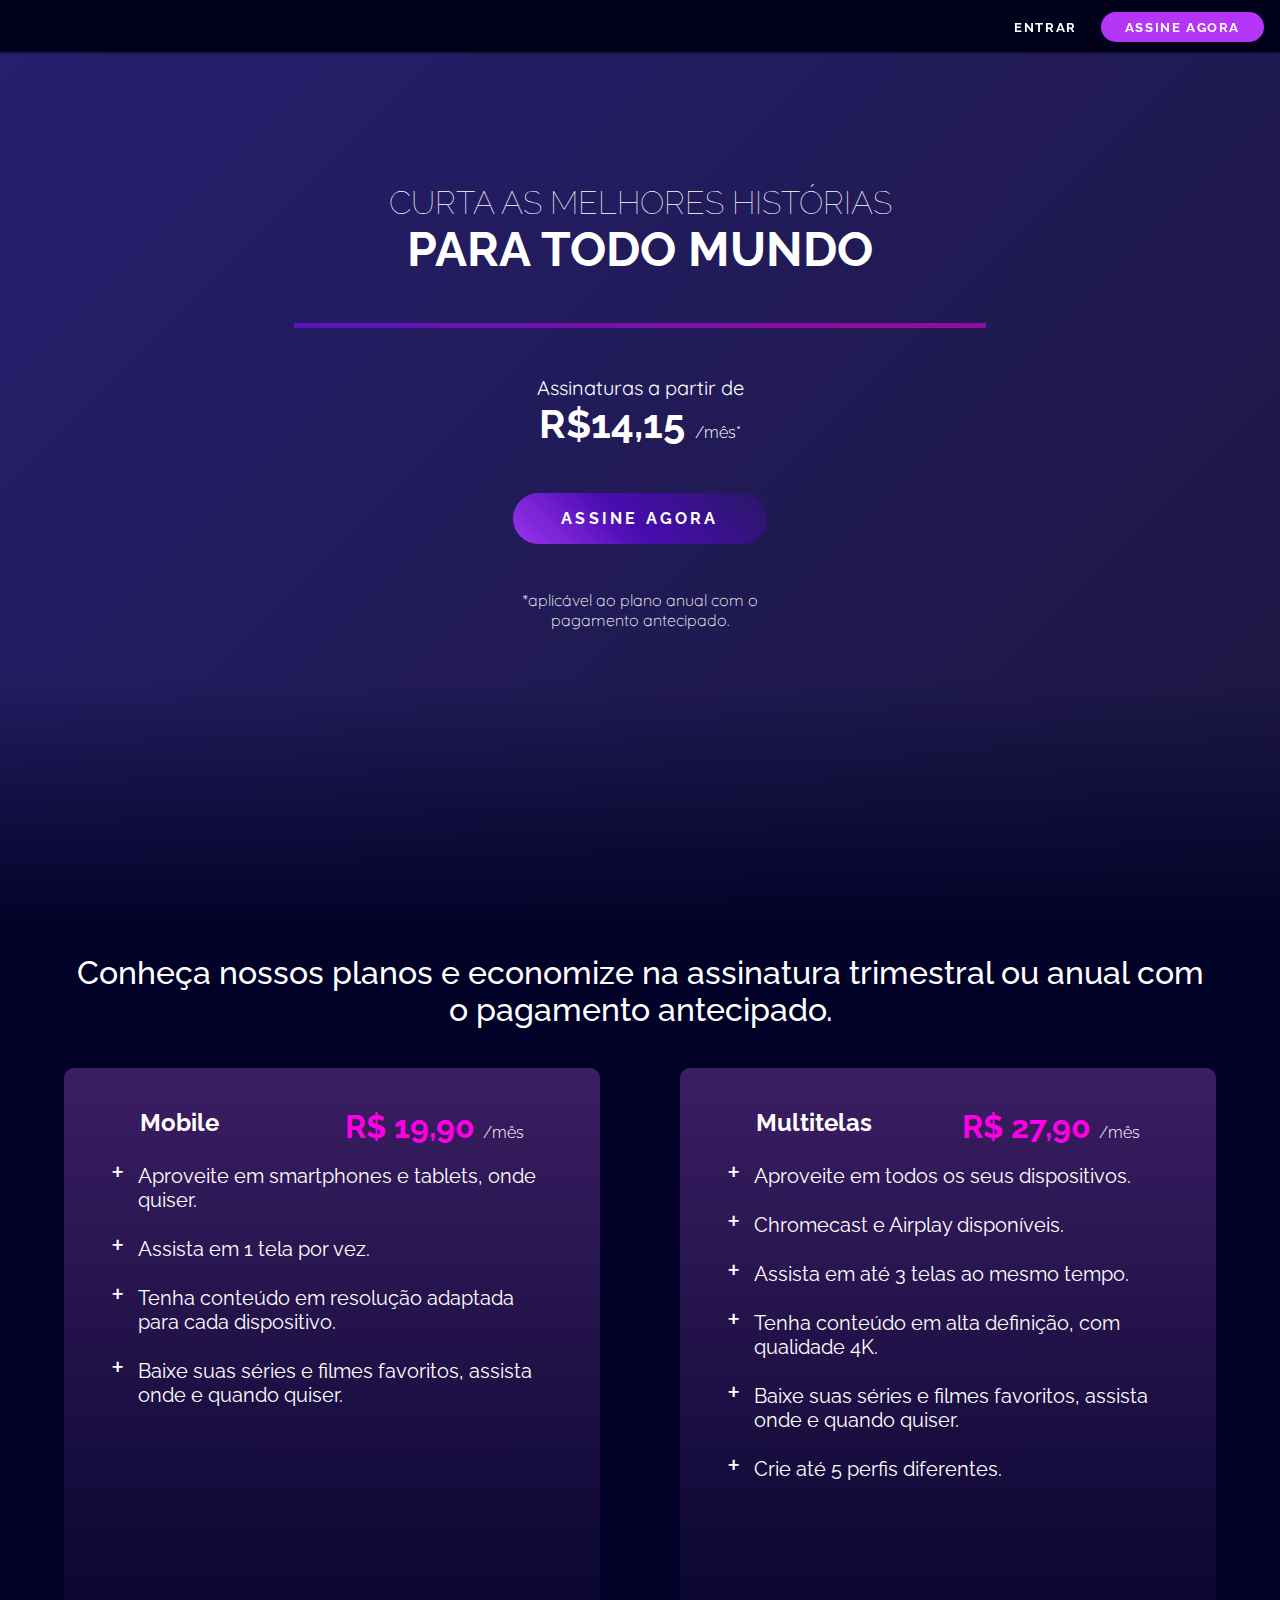
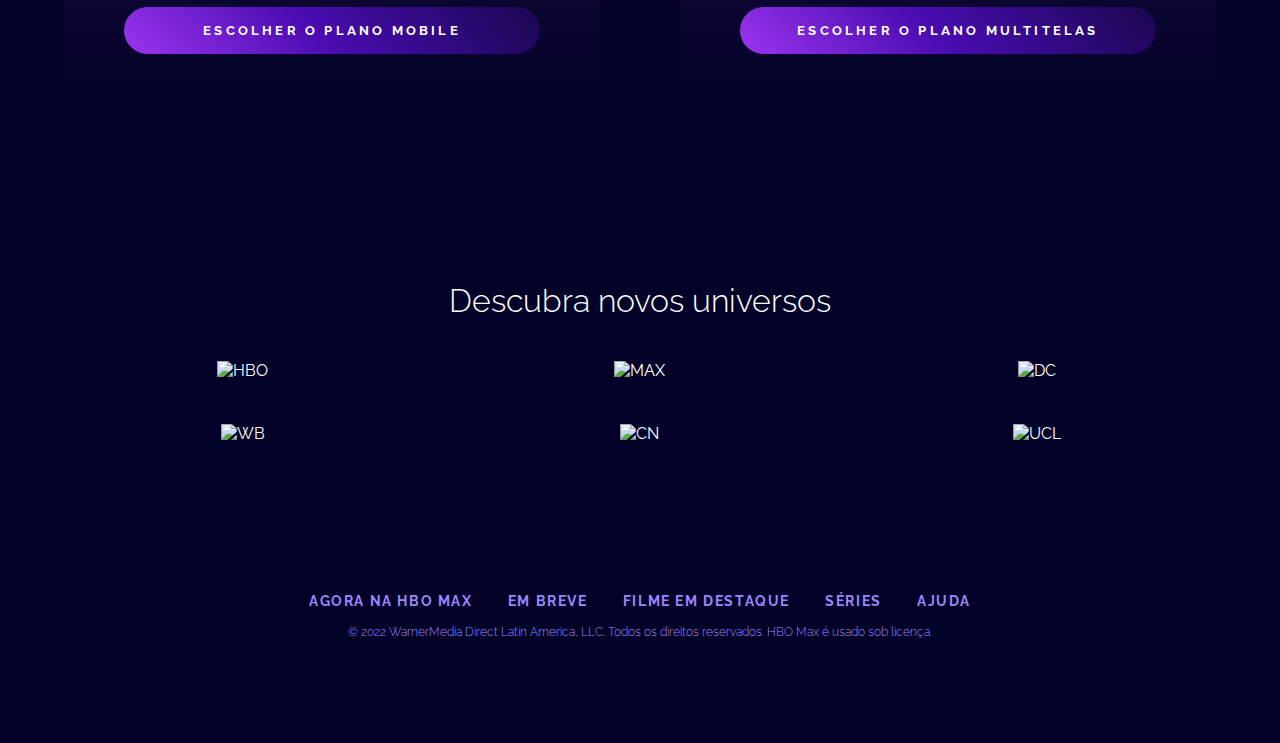
==== index.html @ 8297630f "Projeto Finalizado" ====
<!-- TODO -->
<!DOCTYPE html>
<html lang="en">
<head>
    <meta charset="UTF-8">
    <meta name="viewport" content="width=device-width, initial-scale=1.0">
    <title>HBO Max</title>
    <link rel="stylesheet" href="./assets/css/index.css">
</head>
<body>

    <header>
        <nav class="menu">
            <img src="./assets/images/hbo-logo.svg" alt="">
            <div class="nav__login">
                <a href="./signIn.html">Entrar</a>
                <button>Assine Agora</button>
            </div>
        </nav>
    </header>

    <main>
        <div class="assinatura">
            <div class="assinatura__imgs">
                <img style="width: 6.5rem;" src="./assets/images/hbo.png" alt="">
                <img src="./assets/images/dc.png" alt="">
                <img style="width: 2rem;" src="./assets/images/wb.png" alt="">
                <img style="width: 5.7rem;" src="./assets/images/cartoon-network_neutral.png" alt="">
                <img style="width: 4.65rem;" src="./assets/images/max_originals.png" alt="">
            </div>

            <div class="assinatura__content">
                <div class="assinatura__content__title">
                    <h2>Curta as melhores histórias</h2>
                    <h1>Para todo mundo </h1>
                </div>
                
                <div class="divider"></div>

                <div>
                    <p class="mensagem__valor">Assinaturas a partir de</p>
                    <p class="price">R$14,15 <span class="price__small">/mês*</span></p>
                </div>

                <button>Assine Agora</button>
                <p class="mensagem__plano">*aplicável ao plano anual com o <br> pagamento antecipado.</p>
            </div>
        </div>

        <section class="subscription">
            <div class="container">
                <h2>Conheça nossos planos e economize na assinatura trimestral ou anual com o pagamento antecipado.</h2>
                <div class="subscription__cards">
                    <div class="subscription__card">
                        <div>
                            <div class="header__subscription_card">
                                <h3>Mobile</h3>
                                <p>R$ 19,90 <span>/mês</span></p>
                            </div>
                            <ul>
                                <li>Aproveite em smartphones e tablets, onde quiser.</li>
                                <li>Assista em 1 tela por vez.</li>
                                <li>Tenha conteúdo em resolução adaptada para cada dispositivo.</li>
                                <li>Baixe suas séries e filmes favoritos, assista onde e quando quiser.</li>
                            </ul>
                        </div>
                        <button>Escolher o Plano Mobile</button>
                    </div>
                    <div class="subscription__card">
                        <div>
                            <div class="header__subscription_card">
                                <h3>Multitelas</h3>
                                <p>R$ 27,90 <span>/mês</span></p>
                            </div>
                            <ul>
                                <li>Aproveite em todos os seus dispositivos.</li>
                                <li>Chromecast e Airplay disponíveis.</li>
                                <li>Assista em até 3 telas ao mesmo tempo.</li>
                                <li>Tenha conteúdo em alta definição, com qualidade 4K.</li>
                                <li>Baixe suas séries e filmes favoritos, assista onde e quando quiser.</li>
                                <li>Crie até 5 perfis diferentes.</li>
                            </ul>
                        </div>
                        <button>Escolher o Plano Multitelas</button>
                    </div>
                </div>
            </div>
        </section>
    
        <section class="catalogo container">
            <h2>
                Descubra novos universos
            </h2>

            <div class="catalogo__content">
                <div class="content__card">
                    <img class="content__img" src="./assets/images/hbo-default_0.webp" alt="HBO">
                </div>
                <div class="content__card">
                    <img class="content__img" src="./assets/images/MAX-Default.webp" alt="MAX">
                </div>
                <div class="content__card">
                    <img class="content__img" src="./assets/images/DC_Default.webp" alt="DC">
                </div>
                <div class="content__card">
                    <img class="content__img" src="./assets/images/WB-Default.webp" alt="WB">
                </div>
                <div class="content__card">
                    <img class="content__img" src="./assets/images/CN-Default.webp" alt="CN">
                </div>
                <div class="content__card">
                    <img class="content__img" src="./assets/images/UCL-Default.webp" alt="UCL">
                </div>
            </div>
        </section>
    </main>

    <footer class="container">
        <div class="links__legal">
            <div class="links">
                <a href="#">AGORA NA HBO MAX</a>
                <a href="#">EM BREVE</a>
                <a href="#">FILME EM DESTAQUE</a>
                <a href="#">SÉRIES</a>
                <a href="#">AJUDA</a>
            </div>

            <p class="footer__legal">© 2022 WarnerMedia Direct Latin America, LLC. Todos os direitos reservados. HBO Max é usado sob licença.</p>
        </div>
        <div class="socials">
            <img src="./assets/images/fb_0.png" alt="">
            <img src="./assets/images/twitter_0.png" alt="">
            <img src="./assets/images/instagram_0.png" alt="">
            <img src="./assets/images/youtube_0.png" alt="">
        </div>
    </footer>
    
</body>
</html>
---- assets/css/index.css ----
@import url('./global.css');

main {
    margin-top: 52px;
}

main .assinatura {
    position: relative;
    padding: 100px 0 300px;
    background: linear-gradient(-45deg, #56125b, #0f0f10, #271e6e);
    display: flex;
    flex-direction: column;
    gap: 2rem;
    align-items: center;
    color: white;
    background-size: 400% 400%;

    animation-name: gradient;
    animation-duration: 5s;
    animation-iteration-count: infinite;
    animation-direction: alternate;
}

main .assinatura::after {
    content: "";
    width: 100%;
    height: 250px;
    position: absolute;
    bottom: 0;
    background: linear-gradient(0deg, var(--primary-color), transparent);
}

main .assinatura__imgs {
    display: flex;
    gap: 1.5rem;
    align-items: center;
    justify-content: center;
}

main .assinatura__imgs img {
    width: 6rem;
}

main .assinatura__content {
    display: flex;
    flex-direction: column;
    justify-content: center;
    align-items: center;
    gap: 2.9rem;
    width: 100%;
}

.assinatura__content__title {
    display: flex;
    flex-direction: column;
    justify-content: center;
    align-items: center;
}

.assinatura__content__title  h2 {
    font-weight: lighter;
    text-transform: uppercase;
    font-size: 2rem;
}

.assinatura__content__title  h1 {
    text-transform: uppercase;
    font-size: 3rem;
}

.divider {
    background: var(--divider-bg-color);
    height: 0.3rem;
    width: 54%;
}

.assinatura__content .mensagem__valor {
    text-align: center;
    font-size: 1.25rem;
    font-family: "Quicksand", sans-serif;
}

.assinatura__content .price {
    text-align: center;
    font-size: 2.5rem;
    font-weight: bold;
}

.assinatura__content .price__small {
    text-align: center;
    font-size: 1rem;
    font-weight: 300;
}

.assinatura__content button {
    border: none;
    background: var(--btn-bg-color-gradient);
    background-size: 250%;
    padding: 1rem 3rem;
    border-radius: 2rem;
    color: white;
    text-transform: uppercase;
    letter-spacing: .2rem;
    font-weight: bold;
    font-size: 1rem;
    animation: wiggle 2.2s linear infinite;
    transition: background 1s, outline 1s, transform 1s;
}

.assinatura__content button:hover{
    background-color: transparent;
    background-position: 100%;
    outline: 2px solid var(--secondary-color);
}

.assinatura__content .mensagem__plano {
    text-align: center;
    font-weight: 300;
    font-size: 1rem;
    font-family: "Quicksand", sans-serif;
}

main .subscription {
    background: url("./../images/background-movies-series.png");
    background-size: cover;
    position: relative;
}

main .subscription h2 {
    font-size: 2rem;
    font-weight: 500;
}

main .subscription__cards {
    display: flex;
    gap: 5rem;
    margin: 40px 0;
}

main .subscription__card {
    background: var(--card-bg-color);
    display: flex;
    flex-direction: column;
    padding: 40px 60px;
    gap: 7rem;
    border-radius: 10px;
    justify-content: space-between;
    transition: transform 1s ease-in-out;
}


main .subscription__cards:has(.subscription__card:nth-child(1):hover)
    .subscription__card:nth-child(2) {
    transform: rotateY(-45deg);
}

main .subscription__cards:has(.subscription__card:nth-child(2):hover)
    .subscription__card:nth-child(1) {
    transform: rotateY(45deg);
}

main .subscription__card .header__subscription_card {
    display: flex;
    justify-content: space-between;
    padding: 0 1rem .5rem;
}

main .subscription__card .header__subscription_card h3 {
    font-size: 1.5rem;
}

main .subscription__card .header__subscription_card p {
    color: var(--secondary-color);
    font-weight: bold;
    font-size: 2rem;
}

main .subscription__card .header__subscription_card span {
    font-size: 1rem;
    font-weight: 300;
}

main .subscription__card ul li {
    text-align: start;
    font-size: 1.25rem;
    padding-left: 14px;
    margin-bottom: 14px;
}

main .subscription__card ul li::marker {
    content: "+";
    font-size: 2rem;
    margin: 0 8px 0 0;
}

main .subscription__card button {
    background: var(--btn-bg-color-gradient);
    background-size: 250%;
    padding: 1rem;
    border-radius: 100px;
    border-style: none;
    font-size: .8rem;
    font-weight: bold;
    letter-spacing: .2rem;
    text-transform: uppercase;
    transition: background 1s, outline 1s, transform 1s;
    cursor: pointer;
}

main .subscription__card button:hover {
    background-color: transparent;
    background-position: 100%;
    outline: 2px solid var(--secondary-color);
    transform: scale(1.05);
}

main .catalogo {
    margin: 100px auto;
}

main .catalogo h2 {
    font-size: 2rem;
    font-weight: 300;
}

main .catalogo__content {
    margin-top: 40px;
    display: grid;
    grid-template-columns: repeat(3, 1fr);
    gap: 40px;
}

main .content__card {
    border-radius: 16px;
    background-repeat: no-repeat;
    background-size: cover;
    background-position: center;
    border: 2px solid transparent;
    transition: transform 0.8s, background 0.8s, border 1s;
}

main .content__card:hover {
    transform: scale(1.05);
    border: 2px solid var(--tertiary-color);
}

main .content__card:hover .content__img {
    opacity: 0;
}

main .content__img {
    width: 100%;
    object-fit: cover;
    object-position: center;
    transition: opacity 2s;
}

main .content__card:nth-child(1):hover {
    background-image: url("./../images/hbo-hover_0.webp");
}

main .content__card:nth-child(2):hover {
    background-image: url("./../images/MAX-Hover.webp");
}

main .content__card:nth-child(3):hover {
    background-image: url("./../images/DC-Hover.webp");
}

main .content__card:nth-child(4):hover {
    background-image: url("./../images/WB-Hover.webp");
}

main .content__card:nth-child(5):hover {
    background-image: url("./../images/CN-Hover.png");
}

main .content__card:nth-child(6):hover {
    background-image: url("./../images/UCL-Hover.webp");
}

@media screen and (max-width: 1200px) {
    .subscription__cards {
      gap: 40px;
    }
  
    .catalogo__content {
      gap: 32px;
    }
  }
  
  @media screen and (max-width: 1140px) {
    .subscription__cards {
      flex-direction: column;
      align-items: center;
    }
  
    .subscription__card {
      max-width: 600px;
    }
  }
  
  @media screen and (max-width: 800px) {
    .catalogo__content {
      grid-template-columns: repeat(2, 1fr);
    }
  }
  
  @media screen and (max-width: 480px) {
    .header__subscription_card p {
      font-size: 1.5rem;
    }
  
    .subscription__card ul li {
      font-size: 1rem;
    }
  
    .header__subscription_card {
      flex-direction: column;
      justify-content: center;
    }
  
    .subscription__card {
      padding: 40px;
    }
  
    .catalogo__content {
      grid-template-columns: repeat(6, 100%);
      grid-auto-flow: column;
      overflow: auto hidden;
    }
  }
  
  @media (pointer: coarse) {
    .catalogo__content:hover {
      transform: none;
    }
  
    .subscription__cards:has(.subscription__card:nth-child(1):hover)
      .subscription__card:nth-child(2),
    .subscription__cards:has(.subscription__card:nth-child(2):hover)
      .subscription__card:nth-child(1) {
      transform: none;
    }
  }

/* Animation */
@keyframes gradient {
    0% {
      background-position: 0% 50%;
    }
    50% {
      background-position: 100% 50%;
    }
    100% {
      background-position: 0% 50%;
    }
}

@keyframes wiggle {
    0%,
    10% {
      transform: rotate(0);
    }
    15% {
      transform: rotate(-15deg);
    }
    20% {
      transform: rotate(10deg);
    }
    25% {
      transform: rotate(-10deg);
    }
    30% {
      transform: rotate(10deg);
    }
    35% {
      transform: rotate(-10deg);
    }
    40%,
    100% {
      transform: rotate(0);
    }
}
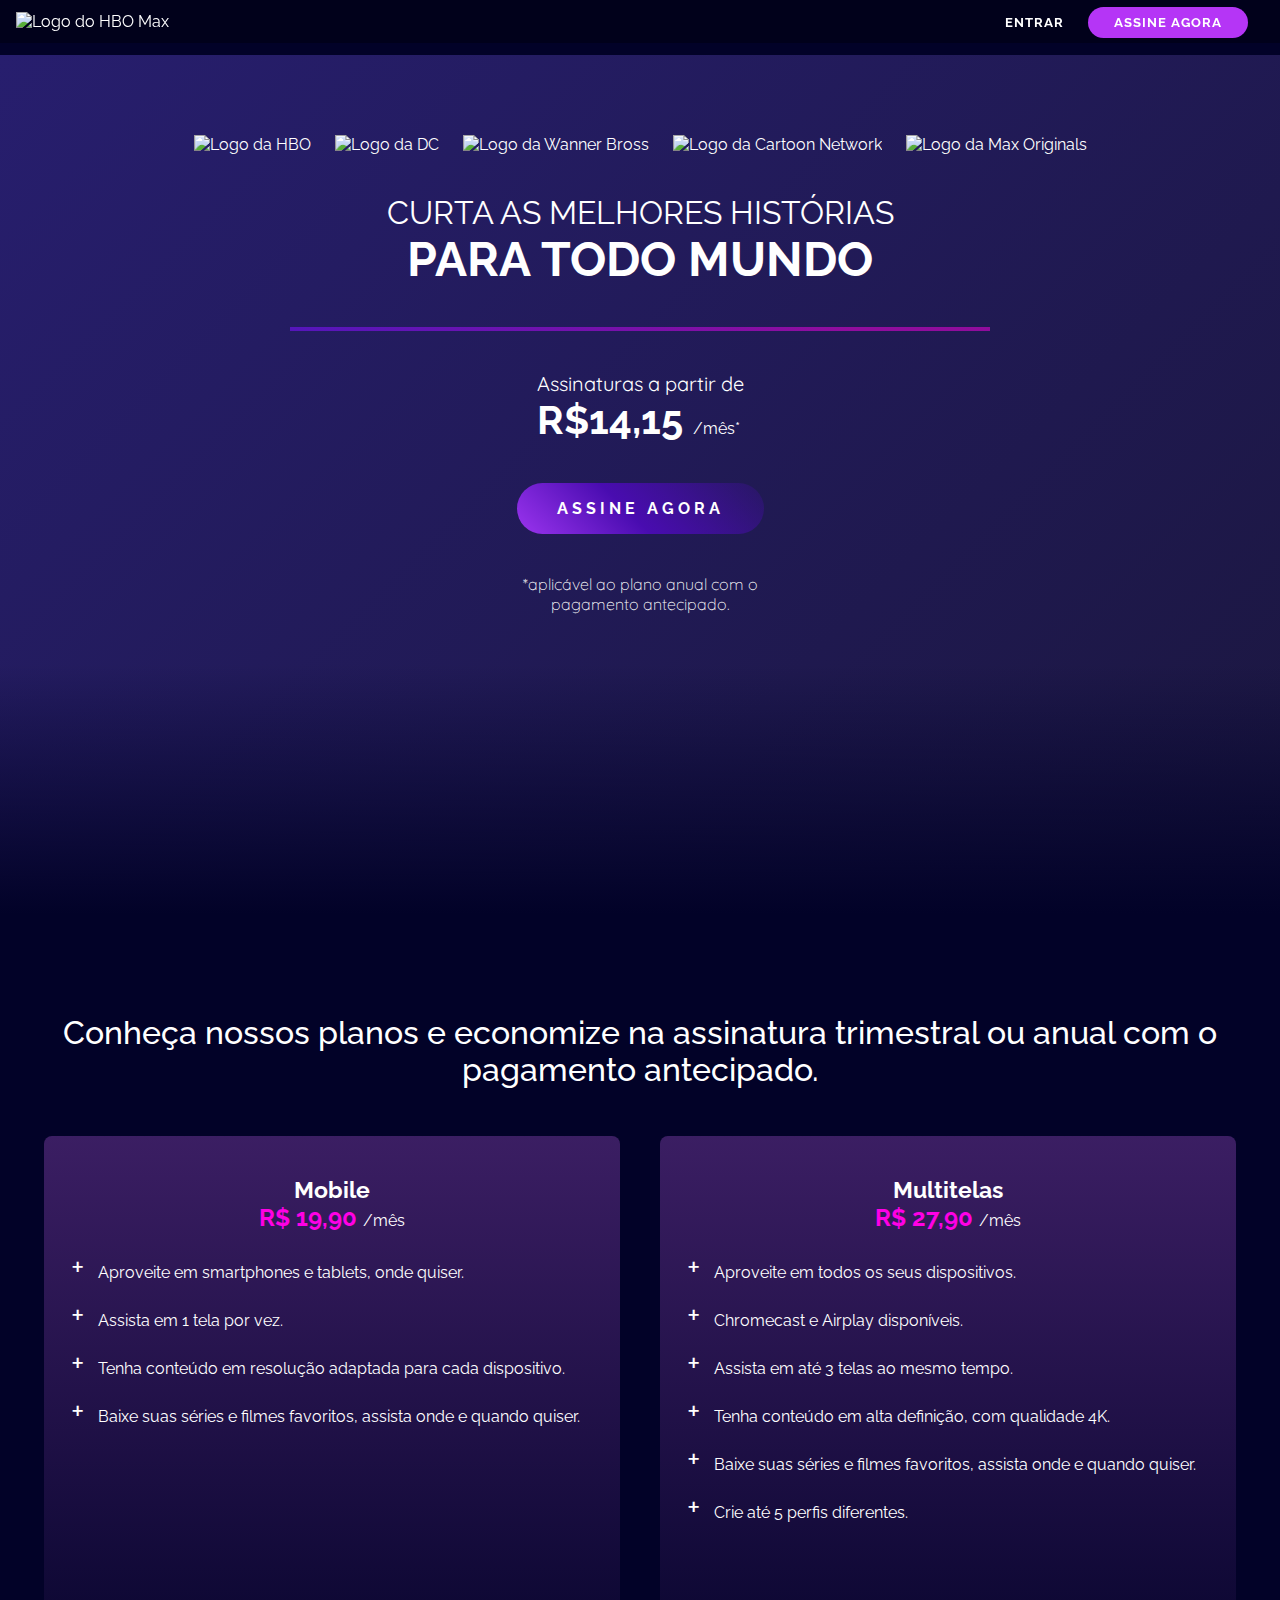
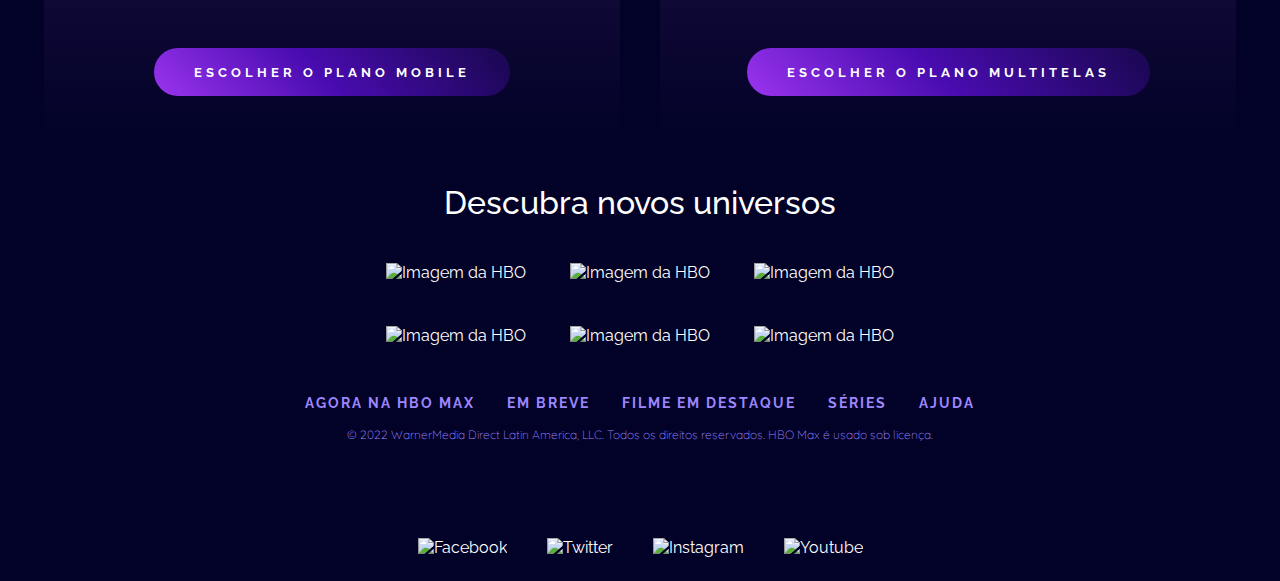
==== commit 25be9f72: "Reestudo" ====
--- a/index.html
+++ b/index.html
@@ -1,139 +1,128 @@
-<!-- TODO -->
 <!DOCTYPE html>
 <html lang="en">
 <head>
-    <meta charset="UTF-8">
-    <meta name="viewport" content="width=device-width, initial-scale=1.0">
-    <title>HBO Max</title>
-    <link rel="stylesheet" href="./assets/css/index.css">
+  <meta charset="UTF-8">
+  <meta name="viewport" content="width=device-width, initial-scale=1.0">
+  <link rel="stylesheet" href="./assets/css/style.css">
+  <title>HBO Max</title>
 </head>
 <body>
+  <nav class="menu">
+    <a class="menu__logo" href="./index.html"><img width="100%" src="./assets/images/hbo-logo.svg" alt="Logo do HBO Max"></a>
+    <ul>
+      <li><a href="./signIn.html">Entrar</a></li>
+      <li><a class="menu__button" href="#">Assine Agora</a></li>
+    </ul>
+  </nav>
 
-    <header>
-        <nav class="menu">
-            <img src="./assets/images/hbo-logo.svg" alt="">
-            <div class="nav__login">
-                <a href="./signIn.html">Entrar</a>
-                <button>Assine Agora</button>
-            </div>
-        </nav>
-    </header>
+  <header class="header__apresentacao">
+    <section class="header__apresentacao__logos">
+      <img src="./assets/images/hbo.png" alt="Logo da HBO">
+      <img src="./assets/images/dc.png" alt="Logo da DC">
+      <img src="./assets/images/wb.png" alt="Logo da Wanner Bross">
+      <img src="./assets/images/cartoon-network_neutral.png" alt="Logo da Cartoon Network">
+      <img src="./assets/images/max_originals.png" alt="Logo da Max Originals">
+    </section>
+    <h1><span>Curta as melhores histórias</span> Para todo mundo</h1>
+    <div class="divider"></div>
+    <div class="container__assinatura"><p>Assinaturas a partir de</p> 
+      <p class="assinatura__valor">R$14,15 <span>/mês*</span></p></div>
+    <a class="button button__gradient button__wiggle" href="#plans">ASSINE AGORA</a>
+    <p class="header__apresentacao__atencao">*aplicável ao plano anual com o pagamento antecipado.</p>
+  </header>
 
-    <main>
-        <div class="assinatura">
-            <div class="assinatura__imgs">
-                <img style="width: 6.5rem;" src="./assets/images/hbo.png" alt="">
-                <img src="./assets/images/dc.png" alt="">
-                <img style="width: 2rem;" src="./assets/images/wb.png" alt="">
-                <img style="width: 5.7rem;" src="./assets/images/cartoon-network_neutral.png" alt="">
-                <img style="width: 4.65rem;" src="./assets/images/max_originals.png" alt="">
-            </div>
+  <main>
+    <section id="plans" class="plans">
+      <h2>Conheça nossos planos e economize na assinatura trimestral ou anual
+        com o pagamento antecipado.
+      </h2>
+      <div class="cards">
+        <div class="card">
+          <div class="card__title">
+            <h3>Mobile</h3>
+            <p class="text__price">R$ 19,90 <span>/mês</span></p>
+            <ul class="list_itens">
+              <li class="itens">Aproveite em smartphones e tablets, onde quiser.</li>
+              <li class="itens">Assista em 1 tela por vez.</li>
+              <li class="itens">Tenha conteúdo em resolução adaptada para cada dispositivo.</li>
+              <li class="itens">Baixe suas séries e filmes favoritos, assista onde e quando quiser.</li>
+            </ul>
+          </div>
 
-            <div class="assinatura__content">
-                <div class="assinatura__content__title">
-                    <h2>Curta as melhores histórias</h2>
-                    <h1>Para todo mundo </h1>
-                </div>
-                
-                <div class="divider"></div>
-
-                <div>
-                    <p class="mensagem__valor">Assinaturas a partir de</p>
-                    <p class="price">R$14,15 <span class="price__small">/mês*</span></p>
-                </div>
-
-                <button>Assine Agora</button>
-                <p class="mensagem__plano">*aplicável ao plano anual com o <br> pagamento antecipado.</p>
-            </div>
+          <button class="button button__gradient">Escolher o Plano Mobile</button>
         </div>
 
-        <section class="subscription">
-            <div class="container">
-                <h2>Conheça nossos planos e economize na assinatura trimestral ou anual com o pagamento antecipado.</h2>
-                <div class="subscription__cards">
-                    <div class="subscription__card">
-                        <div>
-                            <div class="header__subscription_card">
-                                <h3>Mobile</h3>
-                                <p>R$ 19,90 <span>/mês</span></p>
-                            </div>
-                            <ul>
-                                <li>Aproveite em smartphones e tablets, onde quiser.</li>
-                                <li>Assista em 1 tela por vez.</li>
-                                <li>Tenha conteúdo em resolução adaptada para cada dispositivo.</li>
-                                <li>Baixe suas séries e filmes favoritos, assista onde e quando quiser.</li>
-                            </ul>
-                        </div>
-                        <button>Escolher o Plano Mobile</button>
-                    </div>
-                    <div class="subscription__card">
-                        <div>
-                            <div class="header__subscription_card">
-                                <h3>Multitelas</h3>
-                                <p>R$ 27,90 <span>/mês</span></p>
-                            </div>
-                            <ul>
-                                <li>Aproveite em todos os seus dispositivos.</li>
-                                <li>Chromecast e Airplay disponíveis.</li>
-                                <li>Assista em até 3 telas ao mesmo tempo.</li>
-                                <li>Tenha conteúdo em alta definição, com qualidade 4K.</li>
-                                <li>Baixe suas séries e filmes favoritos, assista onde e quando quiser.</li>
-                                <li>Crie até 5 perfis diferentes.</li>
-                            </ul>
-                        </div>
-                        <button>Escolher o Plano Multitelas</button>
-                    </div>
-                </div>
-            </div>
-        </section>
-    
-        <section class="catalogo container">
-            <h2>
-                Descubra novos universos
-            </h2>
+        <div class="card">
+          <div class="card__title">
+            <h3>Multitelas</h3>
+            <p class="text__price">R$ 27,90 <span>/mês</span></p>
 
-            <div class="catalogo__content">
-                <div class="content__card">
-                    <img class="content__img" src="./assets/images/hbo-default_0.webp" alt="HBO">
-                </div>
-                <div class="content__card">
-                    <img class="content__img" src="./assets/images/MAX-Default.webp" alt="MAX">
-                </div>
-                <div class="content__card">
-                    <img class="content__img" src="./assets/images/DC_Default.webp" alt="DC">
-                </div>
-                <div class="content__card">
-                    <img class="content__img" src="./assets/images/WB-Default.webp" alt="WB">
-                </div>
-                <div class="content__card">
-                    <img class="content__img" src="./assets/images/CN-Default.webp" alt="CN">
-                </div>
-                <div class="content__card">
-                    <img class="content__img" src="./assets/images/UCL-Default.webp" alt="UCL">
-                </div>
-            </div>
-        </section>
-    </main>
+            <ul class="list_itens">
+              <li class="itens">Aproveite em todos os seus dispositivos.</li>
+              <li class="itens">Chromecast e Airplay disponíveis.</li>
+              <li class="itens">Assista em até 3 telas ao mesmo tempo.</li>
+              <li class="itens">Tenha conteúdo em alta definição, com qualidade 4K.</li>
+              <li class="itens">Baixe suas séries e filmes favoritos, assista onde e quando quiser.</li>
+              <li class="itens">Crie até 5 perfis diferentes.</li>
+            </ul>
+          </div>
+         
 
-    <footer class="container">
-        <div class="links__legal">
-            <div class="links">
-                <a href="#">AGORA NA HBO MAX</a>
-                <a href="#">EM BREVE</a>
-                <a href="#">FILME EM DESTAQUE</a>
-                <a href="#">SÉRIES</a>
-                <a href="#">AJUDA</a>
-            </div>
+          <button class="button button__gradient">Escolher o Plano Multitelas</button>
+        </div>
+      </div>
+    </section>
 
-            <p class="footer__legal">© 2022 WarnerMedia Direct Latin America, LLC. Todos os direitos reservados. HBO Max é usado sob licença.</p>
+    <section class="tvshows">
+      <h2>Descubra novos universos</h2>
+
+      <div class="cards__tvshows">
+        <div class="card__tvshow">
+          <img src="./assets/images/hbo-default_0.webp" alt="Imagem da HBO">
         </div>
-        <div class="socials">
-            <img src="./assets/images/fb_0.png" alt="">
-            <img src="./assets/images/twitter_0.png" alt="">
-            <img src="./assets/images/instagram_0.png" alt="">
-            <img src="./assets/images/youtube_0.png" alt="">
+
+        <div class="card__tvshow">
+          <img src="./assets/images/MAX-Default.webp" alt="Imagem da HBO">
         </div>
-    </footer>
-    
+
+        <div class="card__tvshow">
+          <img src="./assets/images/DC_Default.webp" alt="Imagem da HBO">
+        </div>
+
+        <div class="card__tvshow">
+          <img src="./assets/images/WB-Default.webp" alt="Imagem da HBO">
+        </div>
+
+        <div class="card__tvshow">
+          <img src="./assets/images/CN-Default.webp" alt="Imagem da HBO">
+        </div>
+
+        <div class="card__tvshow">
+          <img src="./assets/images/UCL-Default.webp" alt="Imagem da HBO">
+        </div>
+      </div>
+
+    </section>
+  </main>
+
+  <footer>
+    <div class="links">
+      <a href="https://www.hbomax.com/br/pt/sitemap">Agora na HBO Max</a>
+      <a href="https://www.hbomax.com/br/pt/coming-soon">Em breve</a>
+      <a href="https://www.hbomax.com/br/pt/feature">Filme em Destaque</a>
+      <a href="https://www.hbomax.com/br/pt/series">Séries</a>
+      <a href="https://help.hbomax.com/br">Ajuda</a>
+    </div>
+
+    <p>© 2022 WarnerMedia Direct Latin America, LLC. Todos os direitos reservados. HBO Max é usado sob licença.</p>
+
+    <div class="socials">
+      <img src="./assets/images/fb_0.png" alt="Facebook">
+      <img src="./assets/images/twitter_0.png" alt="Twitter">
+      <img src="./assets/images/instagram_0.png" alt="Instagram">
+      <img src="./assets/images/youtube_0.png" alt="Youtube">
+    </div>
+  </footer>
+  
 </body>
 </html>--- a/assets/css/style.css
+++ b/assets/css/style.css
@@ -0,0 +1,471 @@
+@import url('./global.css');
+
+body {
+  background-color: var(--primary-color);
+  overflow-x: hidden;
+}
+
+.menu {
+  background-color: var(--nav-bg-color);
+  display: flex;
+  flex-direction: column;
+  justify-content: center;
+  align-items: center;
+  padding: 32px 24px;
+  gap: 24px;
+  position: fixed;
+  top: 0;
+  width: 100vw;
+  z-index: 1;
+}
+
+.menu__logo {
+  max-width: 100px;
+}
+
+.menu ul {
+  display: flex;
+  gap: 24px;
+}
+
+.menu ul a {
+  text-transform: uppercase;
+  font-weight: bold;
+  font-size: .8rem;
+  letter-spacing: 1px;
+}
+
+.menu__button {
+  background-color: var(--tertiary-color);
+  padding: 8px 26px;
+  border-radius: 50px;
+  transition: background-color 1s ease, color 1s ease;
+}
+
+.menu__button:hover {
+  background-color: var(--btn-link-bg-color);
+  color: var(--btn-link-color);
+}
+
+.header__apresentacao {
+  margin-top: 130px;
+  width: 100vw;
+  position: relative;
+  display: flex;
+  flex-direction: column;
+  justify-content: center;
+  align-items: center;
+  padding: 80px 40px 300px;
+  background: linear-gradient(-45deg, #56125b, #0f0f10, #271e6e);
+  background-size: 400% 400%;
+  gap: 40px;
+  animation: gradient 10s ease alternate infinite;
+}
+
+.header__apresentacao__logos {
+  display: flex;
+  flex-wrap: wrap;
+  gap: 24px;
+  justify-content: center;
+}
+
+.header__apresentacao__logos > img {
+  object-fit: contain;
+}
+
+.header__apresentacao h1 {
+  font-size: 3rem;
+  text-align: center;
+  text-transform: uppercase;
+}
+
+.header__apresentacao h1 span {
+  display: block;
+  font-weight: lighter;
+  font-size: 2rem;
+  text-align: center;
+}
+
+.header__apresentacao .divider {
+  background: var(--divider-bg-color);
+  height: 4px;
+  width: 70%;
+  max-width: 700px;
+}
+
+.container__assinatura p {
+  font-size: 1.25rem;
+}
+
+.container__assinatura .assinatura__valor {
+  font-size: 2.5rem;
+  font-weight: bold;
+  font-family: "Raleway", sans-serif;
+}
+
+.container__assinatura .assinatura__valor span {
+  font-weight: lighter;
+}
+
+.button {
+  text-transform: uppercase;
+  font-size: 1rem;
+  letter-spacing: 4px;
+  padding: 16px 40px;
+  border-radius: 50px;
+  font-weight: 700;
+  cursor: pointer;
+  transition: background 1s, transform 1s, outline 1s;
+}
+
+.button__gradient { 
+  background: var(--btn-bg-color-gradient);
+  background-size: 250%;
+  outline: 3px solid transparent;
+}
+
+.button__gradient:hover {
+  background-color: transparent;
+  background-position: 100%;
+  outline: 3px solid var(--secondary-color);
+  transform: scale(1.05);
+}
+
+.button__wiggle {
+  animation: wiggle 2.2s linear infinite;
+}
+
+.header__apresentacao__atencao {
+  font-weight: lighter;
+  text-align: center;
+  max-width: 300px;
+}
+
+.header__apresentacao::after {
+  content: "";
+  background: linear-gradient(0deg, var(--primary-color), transparent);
+  width: 100vw;
+  height: 250px;
+  position: absolute;
+  bottom: 0;
+}
+
+main {
+  background: url('/assets/images/background-movies-series.png') no-repeat;
+  background-size: cover;
+}
+
+.plans {
+  display: flex;
+  flex-direction: column;
+  justify-content: center;
+  align-items: center;
+  padding: 24px;
+  padding-top: 100px;
+  gap: 48px;
+  background: url('/assets/images/background-movies-series.png') no-repeat;
+  background-size: cover;
+  position: relative;
+}
+
+.plans h2 {
+  font-size: 2rem;
+  text-align: center;
+  font-weight: 500;
+}
+
+.cards {
+  display: flex;
+  flex-direction: column;
+  justify-content: center;
+  align-items: center;
+  gap: 40px;
+}
+
+.card {
+  display: flex;
+  flex-direction: column;
+  justify-content: space-between;
+  align-items: center;
+  background: var(--card-bg-color);
+  max-width: 600px;
+  height: 600px;
+  padding: 40px;
+  border-radius: 8px;
+}
+
+.card__title h3 {
+  font-size: 1.4625rem;
+  text-align: center;
+}
+
+.card__title .text__price {
+  font-size: 1.5rem;
+  font-family: "Raleway", sans-serif;
+  font-weight: 700;
+  color: var(--secondary-color);
+  text-align: center;
+  margin-bottom: 16px;
+}
+
+.card__title .text__price span {
+  font-weight: lighter;
+}
+
+.list_itens .itens {
+  list-style: symbols("+");
+  margin-bottom: 14px;
+  padding-left: 14px;
+}
+
+.list_itens .itens::marker {
+  content: "+";
+  font-size: 2rem;
+  margin-left: 8px;
+}
+
+.card button {
+  font-size: .83333rem;
+}
+
+.tvshows {
+  display: flex;
+  flex-direction: column;
+  justify-content: center;
+  align-items: center;
+  padding: 24px;
+  margin: 100px 0;
+  gap: 40px;
+}
+
+.tvshows h2 {
+  text-align: center;
+  font-size: 2rem;
+  font-weight: 500;
+}
+
+.cards__tvshows {
+  display: grid;
+  grid-template-columns: repeat(6, 100%);
+  grid-auto-flow: column;
+  overflow-x: auto;
+  gap: 32px;
+}
+
+.card__tvshow {
+  border-radius: 16px;
+  background-size: cover;
+  background-repeat: no-repeat;
+  background-position: center;
+  border: 2px solid transparent;
+  transition: transform 0.8s, background 0.8s, border 1s;
+}
+
+.card__tvshow:hover { 
+  transform: scale(1.05);
+  border: 2px solid var(--tertiary-color);
+}
+
+.card__tvshow:hover img {
+  opacity: 0;
+}
+
+.card__tvshow img {
+  width: 100%;
+  object-fit: cover;
+  object-position: center;
+  transition: opacity 2s;
+}
+
+/*HBO*/
+
+.card__tvshow:nth-child(1):hover {
+  background-image: url('../images/hbo-hover_0.webp');
+}
+
+/*MAX*/
+
+.card__tvshow:nth-child(2):hover {
+  background-image: url('../images/MAX-Hover.webp');
+}
+
+/*DC*/
+
+.card__tvshow:nth-child(3):hover {
+  background-image: url('../images/DC-Hover.webp');
+}
+
+/*WB*/
+
+.card__tvshow:nth-child(4):hover {
+  background-image: url('../images/WB-Hover.webp');
+}
+
+/*CN*/
+
+.card__tvshow:nth-child(5):hover {
+  background-image: url('../images/CN-Hover.png');
+}
+
+/*UCL*/
+
+.card__tvshow:nth-child(6):hover {
+  background-image: url('../images/UCL-Hover.webp');
+}
+
+
+footer {
+  display: flex;
+  flex-direction: column;
+  justify-content: center;
+  align-items: center;
+  padding: 24px;
+}
+
+footer .links { 
+  display: flex;
+  flex-direction: column;
+  justify-content: center;
+  align-items: center;
+  gap: 16px;
+}
+
+footer .links a {
+  font-size: .875rem;
+  font-weight: bold;
+  color: var(--link-color);
+  text-transform: uppercase;
+  letter-spacing: 2px;
+  transition: color 0.5s;
+}
+
+footer .links a:hover { 
+  color: white;
+}
+
+footer p {
+  text-align: center;
+  font-size: .75rem;
+  font-weight: 300;
+  color: var(--link-color);
+  margin: 16px 0;
+}
+
+footer .socials { 
+  display: flex;
+  justify-content: center;
+  align-items: center;
+  gap: 40px;
+  margin-top: 80px;
+}
+
+
+@media (pointer: coarse) {
+  .card__tvshow:hover {
+    transform: none;
+  }
+}
+
+/* Animations */
+
+@keyframes gradient {
+	0% {
+		background-position: 0% 50%;
+	}
+	50% {
+		background-position: 100% 50%;
+	}
+	100% {
+		background-position: 0% 50%;
+	}
+}
+
+@keyframes wiggle {
+  0%, 10% {
+    transform: rotate(0deg);
+  }
+  15%{
+    transform: rotate(-15deg);
+  }
+  20% {
+    transform: rotate(10deg);
+  }
+  25% {
+    transform: rotate(-10deg);
+  }
+  30% {
+    transform: rotate(10deg);
+  }
+  35% {
+    transform: rotate(-10deg);
+  }
+  40%, 100% {
+    transform: rotate(0deg);
+  }
+}
+
+@media screen and (min-width: 480px) {
+  .menu {
+    flex-direction: row;
+    padding: 12px 32px 12px 16px;
+    justify-content: space-between;
+  }
+
+  .menu__logo {
+    max-width: 160px;
+  }
+
+  .header__apresentacao {
+    margin-top: 55px;
+  }
+
+  .cards__tvshows {
+    grid-template-columns: repeat(2, 1fr);
+    grid-auto-flow: row;
+    overflow-x: visible;
+  }
+
+  footer .links { 
+    flex-direction: row;
+    flex-wrap: wrap;
+  }
+}
+
+@media screen and (min-width: 800px) {
+  .cards__tvshows {
+    grid-template-columns: repeat(3, 1fr);
+  }
+
+  footer .links {
+    gap: 32px;
+  }
+}
+
+@media screen and (min-width: 1140px) {
+  .tvshows {
+    max-width: 1200px;
+    margin: auto;
+  }
+
+  .cards {
+    flex-direction: row;
+    perspective: 2000px;
+    perspective-origin: top;
+  }
+
+  .card {
+    transition: transform 1s ease-in-out;
+  }
+
+  .cards:has(.card:nth-child(1):hover) .card:nth-child(2) {
+    transform: rotateY(-45deg);
+  }
+
+  .cards:has(.card:nth-child(2):hover) .card:nth-child(1) {
+    transform: rotateY(45deg);
+  }
+
+  .cards__tvshows {
+    gap: 40px;
+  }
+}